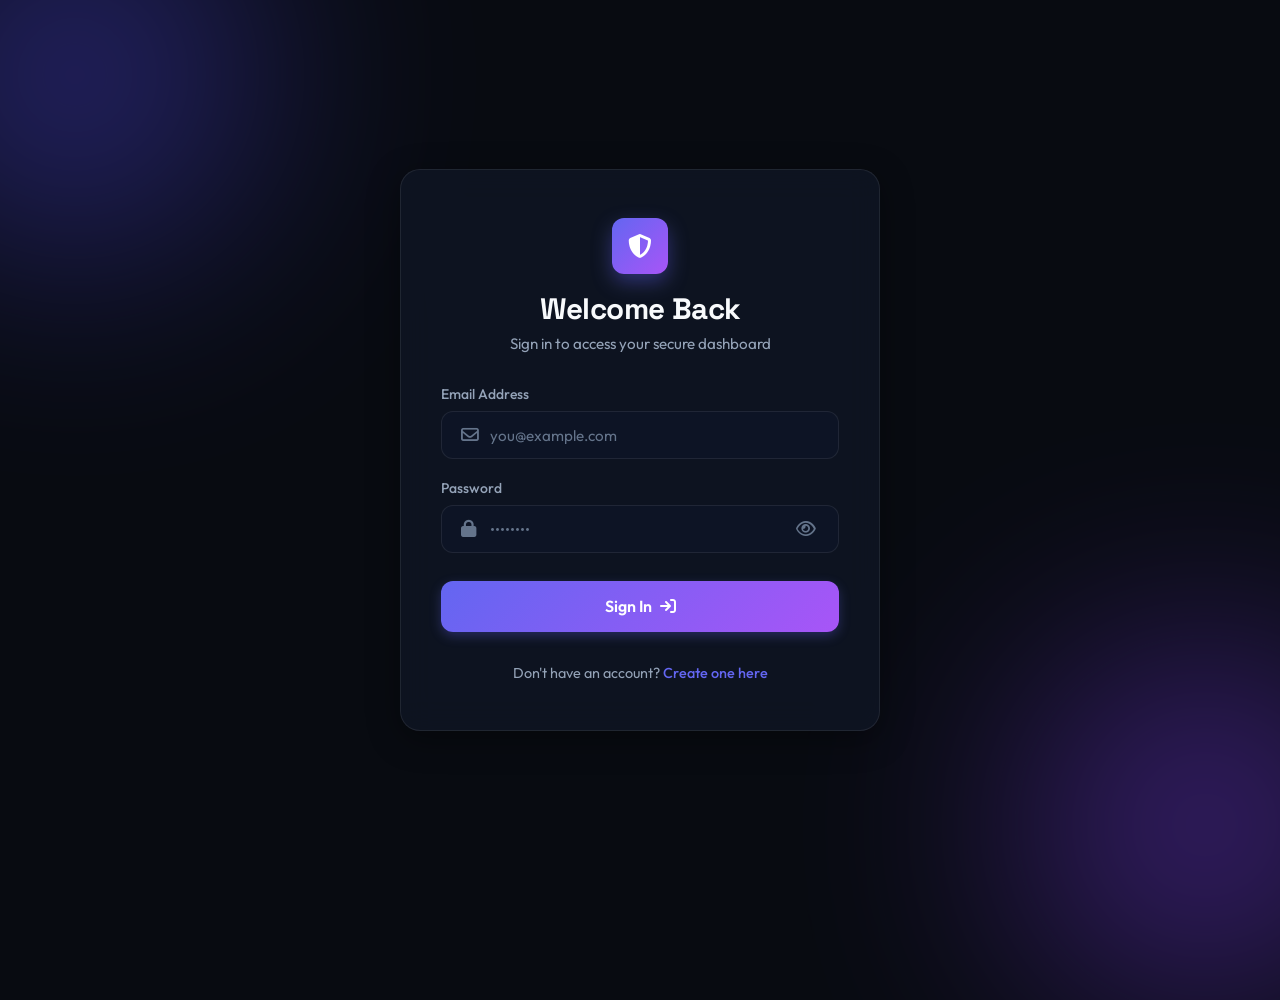
==== LoginAuthSystem/index.html @ cc70af39 "Add Task 4: FlowAuth Login Authentication System" ====
<!DOCTYPE html>
<html lang="en">
<head>
    <meta charset="UTF-8">
    <meta name="viewport" content="width=device-width, initial-scale=1.0">
    <meta name="description" content="Secure and responsive Login Authentication System with Local Storage user management.">
    <title>Sign In | FlowAuth</title>
    <!-- Google Fonts: Space Grotesk & Outfit -->
    <link rel="preconnect" href="https://fonts.googleapis.com">
    <link rel="preconnect" href="https://fonts.gstatic.com" crossorigin>
    <link href="https://fonts.googleapis.com/css2?family=Outfit:wght@300;400;500;600;700&family=Space+Grotesk:wght@500;700&display=swap" rel="stylesheet">
    <!-- FontAwesome for UI icons -->
    <link rel="stylesheet" href="https://cdnjs.cloudflare.com/ajax/libs/font-awesome/6.4.0/css/all.min.css">
    <!-- Shared Styles -->
    <link rel="stylesheet" href="style.css">
    <!-- Immediate Route Guard to prevent logged-in users from seeing login page -->
    <script>
        if (localStorage.getItem('oibsip_session')) {
            window.location.href = 'dashboard.html';
        }
    </script>
</head>
<body>
    <!-- Background Glow Blobs -->
    <div class="bg-glow blob-1"></div>
    <div class="bg-glow blob-2"></div>

    <div class="auth-container">
        <!-- Logo and Brand Area -->
        <header class="auth-header">
            <div class="brand-logo">
                <i class="fa-solid fa-shield-halved"></i>
            </div>
            <h1>Welcome Back</h1>
            <p class="auth-subtitle">Sign in to access your secure dashboard</p>
        </header>

        <!-- Notification Banner -->
        <div id="notification-banner" class="notification hidden" role="alert">
            <span class="notification-message"></span>
            <button class="notification-close" id="close-notification" aria-label="Close notification">&times;</button>
        </div>

        <!-- Login Form -->
        <form id="login-form" class="auth-form" novalidate>
            <!-- Email Input Group -->
            <div class="input-group">
                <label for="login-email">Email Address</label>
                <div class="input-field-wrapper">
                    <i class="fa-regular fa-envelope input-icon"></i>
                    <input 
                        type="email" 
                        id="login-email" 
                        placeholder="you@example.com" 
                        required
                        autocomplete="email"
                    >
                </div>
                <span class="error-msg" id="email-error">Please enter a valid email address</span>
            </div>

            <!-- Password Input Group -->
            <div class="input-group">
                <div class="label-wrapper">
                    <label for="login-password">Password</label>
                </div>
                <div class="input-field-wrapper">
                    <i class="fa-solid fa-lock input-icon"></i>
                    <input 
                        type="password" 
                        id="login-password" 
                        placeholder="••••••••" 
                        required
                        autocomplete="current-password"
                    >
                    <button type="button" id="toggle-password" class="toggle-password-btn" aria-label="Toggle password visibility">
                        <i class="fa-regular fa-eye"></i>
                    </button>
                </div>
                <span class="error-msg" id="password-error">Password is required</span>
            </div>

            <!-- Submit Button -->
            <button type="submit" class="submit-btn" id="login-submit-btn">
                <span>Sign In</span>
                <i class="fa-solid fa-arrow-right-to-bracket"></i>
            </button>
        </form>

        <!-- Redirect Link -->
        <footer class="auth-footer">
            <p>Don't have an account? <a href="signup.html">Create one here</a></p>
        </footer>
    </div>

    <!-- Core Script -->
    <script src="script.js"></script>
</body>
</html>
---- LoginAuthSystem/style.css ----
/* ==========================================================================
   FlowAuth Styling & Design Tokens
   ========================================================================== */
:root {
    --bg-dark: #080b11;
    --card-bg: rgba(17, 24, 39, 0.7);
    --card-border: rgba(255, 255, 255, 0.08);
    
    --text-primary: #f8fafc;
    --text-secondary: #94a3b8;
    --text-muted: #64748b;
    
    /* Branding Gradients */
    --primary-grad: linear-gradient(135deg, #6366f1 0%, #a855f7 100%);
    --primary: #6366f1;
    --primary-hover: #4f46e5;
    --primary-glow: rgba(99, 102, 241, 0.25);
    
    /* Action States */
    --success: #10b981;
    --success-glow: rgba(16, 185, 129, 0.15);
    --danger: #ef4444;
    --danger-glow: rgba(239, 68, 68, 0.15);
    --warning: #f59e0b;
    
    /* Borders & Rounding */
    --radius-lg: 20px;
    --radius-md: 12px;
    --radius-sm: 8px;
    
    /* Shadows */
    --shadow-main: 0 8px 32px 0 rgba(0, 0, 0, 0.37);
    --shadow-input: 0 4px 6px -1px rgba(0, 0, 0, 0.1);
    
    /* Animation Speeds */
    --trans-fast: 0.15s ease;
    --trans-normal: 0.25s cubic-bezier(0.4, 0, 0.2, 1);
}

/* ==========================================================================
   Reset & Base Layout
   ========================================================================== */
* {
    margin: 0;
    padding: 0;
    box-sizing: border-box;
}

body {
    font-family: 'Outfit', -apple-system, BlinkMacSystemFont, "Segoe UI", sans-serif;
    background-color: var(--bg-dark);
    color: var(--text-primary);
    min-height: 100vh;
    display: flex;
    justify-content: center;
    align-items: center;
    overflow-x: hidden;
    padding: 2rem 1rem;
    position: relative;
}

/* Background Ambient Glow Blobs */
.bg-glow {
    position: absolute;
    border-radius: 50%;
    filter: blur(120px);
    z-index: -1;
    opacity: 0.45;
}

.blob-1 {
    width: 350px;
    height: 350px;
    background: #4f46e5;
    top: -100px;
    left: -100px;
}

.blob-2 {
    width: 350px;
    height: 350px;
    background: #7c3aed;
    bottom: -100px;
    right: -100px;
}

/* ==========================================================================
   Authentication Cards (Login & Signup)
   ========================================================================== */
.auth-container {
    width: 100%;
    max-width: 480px;
    background: var(--card-bg);
    border: 1px solid var(--card-border);
    backdrop-filter: blur(16px);
    -webkit-backdrop-filter: blur(16px);
    border-radius: var(--radius-lg);
    box-shadow: var(--shadow-main);
    padding: 3rem 2.5rem;
    animation: authFadeIn 0.5s cubic-bezier(0.4, 0, 0.2, 1);
}

@keyframes authFadeIn {
    from {
        opacity: 0;
        transform: translateY(20px);
    }
    to {
        opacity: 1;
        transform: translateY(0);
    }
}

.auth-header {
    text-align: center;
    margin-bottom: 2rem;
}

.brand-logo {
    width: 56px;
    height: 56px;
    background: var(--primary-grad);
    border-radius: var(--radius-md);
    display: inline-flex;
    align-items: center;
    justify-content: center;
    font-size: 1.5rem;
    color: white;
    margin-bottom: 1rem;
    box-shadow: 0 8px 20px rgba(99, 102, 241, 0.4);
}

.auth-header h1 {
    font-family: 'Space Grotesk', sans-serif;
    font-size: 1.85rem;
    font-weight: 700;
    letter-spacing: -0.02em;
    margin-bottom: 0.35rem;
}

.auth-subtitle {
    color: var(--text-secondary);
    font-size: 0.95rem;
}

/* Forms */
.auth-form {
    display: flex;
    flex-direction: column;
    gap: 1.25rem;
}

.input-group {
    display: flex;
    flex-direction: column;
    gap: 0.5rem;
}

.label-wrapper {
    display: flex;
    justify-content: space-between;
    align-items: center;
}

.input-group label {
    font-size: 0.875rem;
    font-weight: 500;
    color: var(--text-secondary);
}

.input-field-wrapper {
    position: relative;
    display: flex;
    align-items: center;
}

.input-icon {
    position: absolute;
    left: 1.25rem;
    color: var(--text-muted);
    font-size: 1.1rem;
    transition: color var(--trans-fast);
}

.input-field-wrapper input {
    width: 100%;
    background-color: rgba(15, 23, 42, 0.6);
    border: 1.5px solid var(--card-border);
    border-radius: var(--radius-md);
    padding: 0.85rem 1rem 0.85rem 3rem;
    color: white;
    font-family: inherit;
    font-size: 0.95rem;
    transition: all var(--trans-fast);
}

.input-field-wrapper input:focus {
    outline: none;
    border-color: var(--primary);
    box-shadow: 0 0 0 4px var(--primary-glow);
    background-color: rgba(15, 23, 42, 0.8);
}

.input-field-wrapper input:focus ~ .input-icon {
    color: var(--primary);
}

.input-field-wrapper input::placeholder {
    color: var(--text-muted);
}

/* Password visibility toggle button */
.toggle-password-btn {
    position: absolute;
    right: 1.25rem;
    background: transparent;
    border: none;
    color: var(--text-muted);
    cursor: pointer;
    font-size: 1.1rem;
    padding: 0.2rem;
    display: flex;
    align-items: center;
    justify-content: center;
    transition: color var(--trans-fast);
}

.toggle-password-btn:hover {
    color: var(--text-primary);
}

/* Errors */
.error-msg {
    font-size: 0.8rem;
    color: var(--danger);
    display: none;
    animation: errorSlideIn 0.2s ease-out;
}

@keyframes errorSlideIn {
    from {
        opacity: 0;
        transform: translateY(-4px);
    }
    to {
        opacity: 1;
        transform: translateY(0);
    }
}

.input-group.invalid input {
    border-color: var(--danger);
}

.input-group.invalid input:focus {
    box-shadow: 0 0 0 4px var(--danger-glow);
}

.input-group.invalid .error-msg {
    display: block;
}

/* Shake Animation for Invalid inputs */
.shake {
    animation: inputShake 0.4s ease;
}

@keyframes inputShake {
    0%, 100% { transform: translateX(0); }
    20%, 60% { transform: translateX(-6px); }
    40%, 80% { transform: translateX(6px); }
}

/* Password Strength Indicator */
.password-strength-container {
    margin-top: 0.25rem;
    display: flex;
    flex-direction: column;
    gap: 0.35rem;
}

.strength-bar-wrapper {
    height: 4px;
    background-color: var(--card-border);
    border-radius: 2px;
    overflow: hidden;
}

.strength-bar {
    height: 100%;
    width: 0%;
    background-color: var(--danger);
    transition: width 0.3s ease, background-color 0.3s ease;
}

.strength-label {
    font-size: 0.75rem;
    color: var(--text-muted);
    font-weight: 500;
    transition: color var(--trans-fast);
}

/* Submit Buttons */
.submit-btn {
    background: var(--primary-grad);
    color: white;
    border: none;
    border-radius: var(--radius-md);
    padding: 0.95rem;
    font-family: inherit;
    font-size: 1rem;
    font-weight: 600;
    cursor: pointer;
    display: flex;
    align-items: center;
    justify-content: center;
    gap: 0.5rem;
    margin-top: 0.5rem;
    transition: all var(--trans-fast);
    box-shadow: 0 4px 12px rgba(99, 102, 241, 0.3);
}

.submit-btn:hover {
    transform: translateY(-1px);
    box-shadow: 0 6px 16px rgba(99, 102, 241, 0.45);
}

.submit-btn:active {
    transform: translateY(1px);
}

/* Notification Banners */
.notification {
    display: flex;
    justify-content: space-between;
    align-items: center;
    padding: 0.85rem 1.25rem;
    border-radius: var(--radius-md);
    font-size: 0.875rem;
    margin-bottom: 1.5rem;
    animation: notificationFade 0.3s cubic-bezier(0.4, 0, 0.2, 1);
    border: 1px solid transparent;
}

@keyframes notificationFade {
    from {
        opacity: 0;
        transform: scale(0.95);
    }
    to {
        opacity: 1;
        transform: scale(1);
    }
}

.notification.hidden {
    display: none;
}

.notification.success {
    background-color: var(--success-glow);
    color: var(--success);
    border-color: rgba(16, 185, 129, 0.2);
}

.notification.error {
    background-color: var(--danger-glow);
    color: var(--danger);
    border-color: rgba(239, 68, 68, 0.2);
}

.notification.info {
    background-color: rgba(99, 102, 241, 0.15);
    color: var(--primary);
    border-color: rgba(99, 102, 241, 0.2);
}

.notification-close {
    background: transparent;
    border: none;
    color: inherit;
    font-size: 1.25rem;
    cursor: pointer;
    display: flex;
    align-items: center;
    justify-content: center;
    padding: 0.1rem;
    opacity: 0.7;
    transition: opacity var(--trans-fast);
}

.notification-close:hover {
    opacity: 1;
}

/* Footer links */
.auth-footer {
    margin-top: 2rem;
    text-align: center;
    font-size: 0.9rem;
    color: var(--text-secondary);
}

.auth-footer a {
    color: var(--primary);
    text-decoration: none;
    font-weight: 500;
    transition: color var(--trans-fast);
}

.auth-footer a:hover {
    color: #818cf8;
    text-decoration: underline;
}

/* ==========================================================================
   Dashboard Panel Pages
   ========================================================================== */
.dashboard-container {
    width: 100%;
    max-width: 1000px;
    background: var(--card-bg);
    border: 1px solid var(--card-border);
    backdrop-filter: blur(16px);
    -webkit-backdrop-filter: blur(16px);
    border-radius: var(--radius-lg);
    box-shadow: var(--shadow-main);
    padding: 2rem 2.5rem;
    animation: authFadeIn 0.6s cubic-bezier(0.4, 0, 0.2, 1);
}

/* Navigation Header */
.dashboard-nav {
    display: flex;
    justify-content: space-between;
    align-items: center;
    padding-bottom: 1.5rem;
    border-bottom: 1px solid var(--card-border);
    margin-bottom: 2rem;
}

.nav-logo {
    display: flex;
    align-items: center;
    gap: 0.75rem;
    font-family: 'Space Grotesk', sans-serif;
    font-size: 1.35rem;
    font-weight: 700;
    color: white;
}

.nav-logo i {
    background: var(--primary-grad);
    -webkit-background-clip: text;
    -webkit-text-fill-color: transparent;
}

.nav-actions {
    display: flex;
    align-items: center;
    gap: 1.5rem;
}

.user-badge {
    display: flex;
    align-items: center;
    gap: 0.75rem;
    background-color: rgba(15, 23, 42, 0.4);
    border: 1px solid var(--card-border);
    padding: 0.4rem 1rem 0.4rem 0.4rem;
    border-radius: 9999px;
}

.user-avatar {
    width: 32px;
    height: 32px;
    background: var(--primary-grad);
    color: white;
    font-weight: 700;
    border-radius: 50%;
    display: flex;
    align-items: center;
    justify-content: center;
    font-size: 0.85rem;
}

.user-badge-name {
    font-size: 0.875rem;
    font-weight: 500;
    color: var(--text-primary);
}

.logout-btn {
    background: transparent;
    border: 1px solid var(--card-border);
    color: var(--text-secondary);
    border-radius: var(--radius-md);
    padding: 0.6rem 1.1rem;
    cursor: pointer;
    font-family: inherit;
    font-size: 0.875rem;
    font-weight: 500;
    display: flex;
    align-items: center;
    gap: 0.5rem;
    transition: all var(--trans-fast);
}

.logout-btn:hover {
    color: var(--danger);
    background-color: var(--danger-glow);
    border-color: rgba(239, 68, 68, 0.3);
}

/* Welcome Area */
.welcome-banner {
    display: flex;
    justify-content: space-between;
    align-items: center;
    flex-wrap: wrap;
    gap: 1.5rem;
    margin-bottom: 2rem;
}

.welcome-text h1 {
    font-family: 'Space Grotesk', sans-serif;
    font-size: 2.15rem;
    font-weight: 700;
    margin-bottom: 0.25rem;
    background: linear-gradient(to right, white 30%, var(--text-secondary) 100%);
    -webkit-background-clip: text;
    -webkit-text-fill-color: transparent;
}

.welcome-text p {
    color: var(--text-secondary);
    font-size: 1rem;
}

.status-indicator {
    display: flex;
    align-items: center;
    gap: 0.5rem;
    background-color: var(--success-glow);
    color: var(--success);
    border: 1px solid rgba(16, 185, 129, 0.2);
    padding: 0.4rem 1rem;
    border-radius: 9999px;
    font-size: 0.8rem;
    font-weight: 600;
}

.status-dot {
    width: 8px;
    height: 8px;
    background-color: var(--success);
    border-radius: 50%;
    animation: statusPulse 1.5s infinite alternate;
}

@keyframes statusPulse {
    from { transform: scale(0.9); opacity: 0.6; }
    to { transform: scale(1.2); opacity: 1; }
}

/* Dashboard Grid */
.dashboard-grid {
    display: grid;
    grid-template-columns: repeat(auto-fit, minmax(300px, 1fr));
    gap: 1.5rem;
}

.dashboard-card {
    background-color: rgba(15, 23, 42, 0.3);
    border: 1px solid var(--card-border);
    border-radius: var(--radius-md);
    padding: 1.75rem;
    display: flex;
    flex-direction: column;
    gap: 1.25rem;
    transition: transform var(--trans-normal), border-color var(--trans-normal);
}

.dashboard-card:hover {
    transform: translateY(-2px);
    border-color: rgba(255, 255, 255, 0.15);
}

.card-header {
    display: flex;
    align-items: center;
    gap: 0.75rem;
    border-bottom: 1px solid var(--card-border);
    padding-bottom: 0.75rem;
}

.card-icon {
    font-size: 1.25rem;
    color: var(--primary);
}

.card-header h3 {
    font-size: 1.1rem;
    font-weight: 600;
    color: var(--text-primary);
}

/* Profile Details details */
.profile-details {
    display: flex;
    flex-direction: column;
    gap: 1rem;
}

.detail-row {
    display: flex;
    justify-content: space-between;
    align-items: center;
}

.detail-label {
    font-size: 0.875rem;
    color: var(--text-secondary);
}

.detail-value {
    font-size: 0.95rem;
    font-weight: 500;
    color: white;
}

/* Stats Card details */
.stats-grid {
    display: grid;
    grid-template-columns: repeat(3, 1fr);
    gap: 1rem;
    height: 100%;
    align-items: center;
}

.stat-item {
    display: flex;
    flex-direction: column;
    align-items: center;
    text-align: center;
    gap: 0.25rem;
}

.stat-number {
    font-family: 'Space Grotesk', sans-serif;
    font-size: 1.35rem;
    font-weight: 700;
    color: var(--primary);
    background: var(--primary-grad);
    -webkit-background-clip: text;
    -webkit-text-fill-color: transparent;
}

.stat-label {
    font-size: 0.75rem;
    color: var(--text-secondary);
}

/* Activity Logs Card details */
.activity-list {
    list-style: none;
    display: flex;
    flex-direction: column;
    gap: 1rem;
}

.activity-item {
    display: flex;
    gap: 0.75rem;
    align-items: flex-start;
}

.activity-item i {
    font-size: 0.9rem;
    margin-top: 0.2rem;
}

.success-icon {
    color: var(--success);
}

.info-icon {
    color: var(--primary);
}

.activity-details {
    display: flex;
    flex-direction: column;
    gap: 0.15rem;
}

.activity-desc {
    font-size: 0.875rem;
    color: var(--text-primary);
}

.activity-time {
    font-size: 0.75rem;
    color: var(--text-muted);
}

/* ==========================================================================
   Responsive Adaptations
   ========================================================================== */
@media (max-width: 768px) {
    body {
        padding: 1rem 0.5rem;
    }
    
    .auth-container {
        padding: 2.25rem 1.5rem;
    }
    
    .dashboard-container {
        padding: 1.5rem 1.25rem;
    }
    
    .dashboard-nav {
        flex-direction: column;
        gap: 1rem;
        align-items: stretch;
    }
    
    .nav-actions {
        justify-content: space-between;
    }
    
    .welcome-banner {
        flex-direction: column;
        align-items: flex-start;
        gap: 1rem;
    }
}
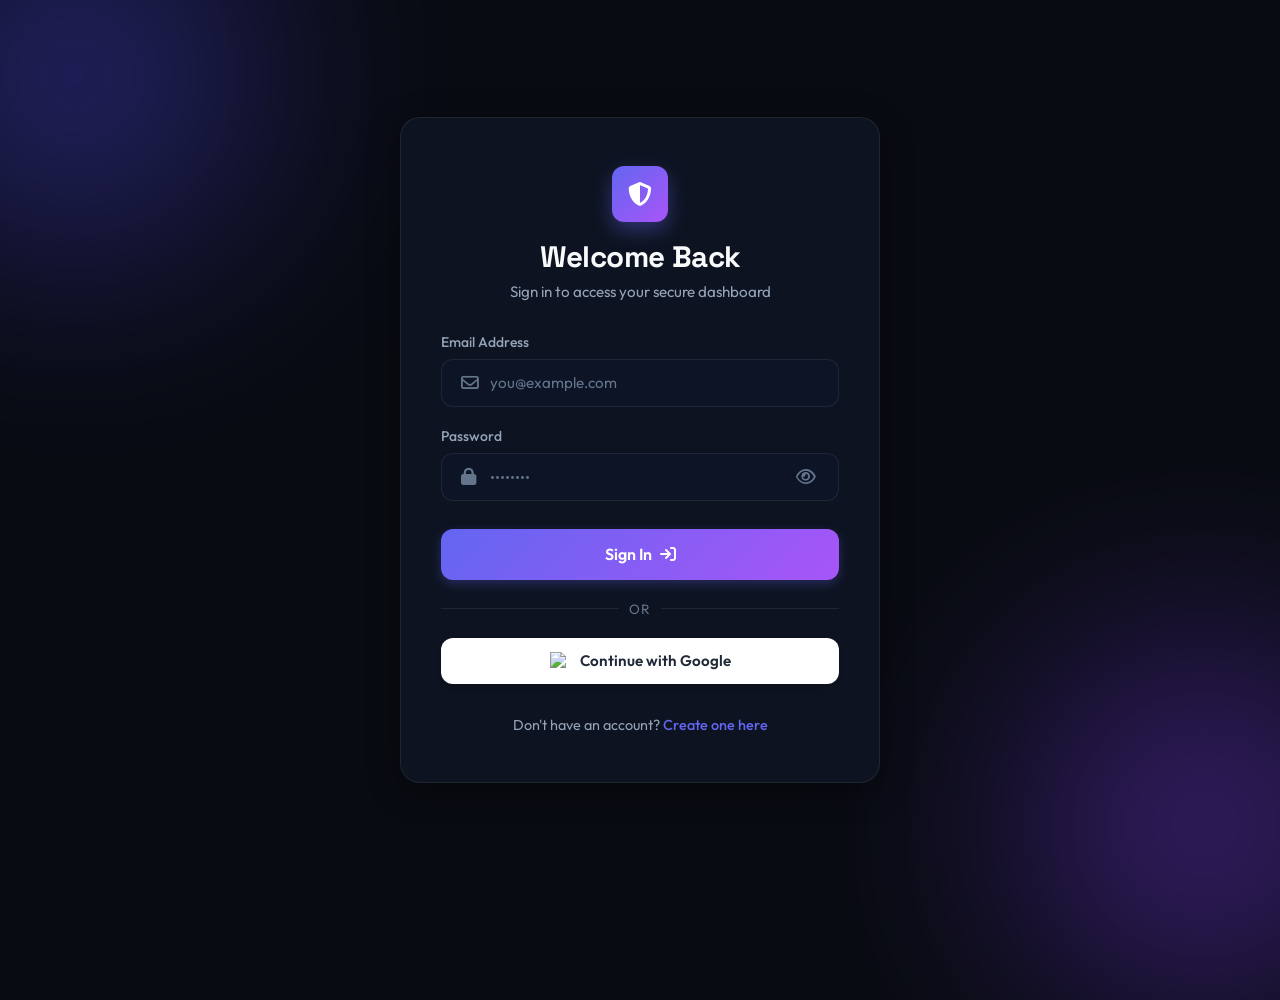
==== commit 6df90fda: "Add Google authentication support and mock sandbox flow" ====
--- a/LoginAuthSystem/index.html
+++ b/LoginAuthSystem/index.html
@@ -13,6 +13,8 @@
     <link rel="stylesheet" href="https://cdnjs.cloudflare.com/ajax/libs/font-awesome/6.4.0/css/all.min.css">
     <!-- Shared Styles -->
     <link rel="stylesheet" href="style.css">
+    <!-- Google Identity Services client script -->
+    <script src="https://accounts.google.com/gsi/client" async defer></script>
     <!-- Immediate Route Guard to prevent logged-in users from seeing login page -->
     <script>
         if (localStorage.getItem('oibsip_session')) {
@@ -87,12 +89,62 @@
             </button>
         </form>
 
+        <!-- Social Divider -->
+        <div class="auth-divider">
+            <span>or</span>
+        </div>
+
+        <!-- Google OAuth Button -->
+        <div class="google-auth-wrapper">
+            <div id="google-signin-btn"></div>
+            <!-- Mock Google Button (renders when client ID is placeholder) -->
+            <button type="button" id="mock-google-signin-btn" class="google-btn">
+                <img src="https://upload.wikimedia.org/wikipedia/commons/c/c1/Google_%22G%22_logo.svg" alt="Google Logo" class="google-logo">
+                <span>Continue with Google</span>
+            </button>
+        </div>
+
         <!-- Redirect Link -->
         <footer class="auth-footer">
             <p>Don't have an account? <a href="signup.html">Create one here</a></p>
         </footer>
     </div>
 
+    <!-- Mock Google Account Selector Modal -->
+    <div id="mock-google-modal" class="modal-overlay hidden">
+        <div class="google-modal-card">
+            <header class="google-modal-header">
+                <img src="https://upload.wikimedia.org/wikipedia/commons/c/c1/Google_%22G%22_logo.svg" alt="Google Logo" class="modal-google-logo">
+                <h2>Sign in with Google</h2>
+                <p>to continue to <strong>FlowAuth</strong></p>
+            </header>
+            <div class="google-accounts-list">
+                <button class="google-account-item" data-email="abhishek.singh@gmail.com" data-name="Abhishek Singh" data-pic="https://lh3.googleusercontent.com/a/default-user=s96-c">
+                    <div class="account-avatar">AS</div>
+                    <div class="account-info">
+                        <span class="account-name">Abhishek Singh</span>
+                        <span class="account-email">abhishek.singh@gmail.com</span>
+                    </div>
+                </button>
+                <button class="google-account-item" data-email="jane.doe@gmail.com" data-name="Jane Doe" data-pic="https://lh3.googleusercontent.com/a/default-user=s96-c">
+                    <div class="account-avatar jane">JD</div>
+                    <div class="account-info">
+                        <span class="account-name">Jane Doe</span>
+                        <span class="account-email">jane.doe@gmail.com</span>
+                    </div>
+                </button>
+                <button class="google-account-item" data-email="guest.developer@gmail.com" data-name="Guest Developer" data-pic="https://lh3.googleusercontent.com/a/default-user=s96-c">
+                    <div class="account-avatar guest">GD</div>
+                    <div class="account-info">
+                        <span class="account-name">Guest Developer</span>
+                        <span class="account-email">guest.developer@gmail.com</span>
+                    </div>
+                </button>
+            </div>
+            <button id="cancel-google-btn" class="cancel-modal-btn">Cancel</button>
+        </div>
+    </div>
+
     <!-- Core Script -->
     <script src="script.js"></script>
 </body>
--- a/LoginAuthSystem/style.css
+++ b/LoginAuthSystem/style.css
@@ -736,3 +736,255 @@
         gap: 1rem;
     }
 }
+
+/* ==========================================================================
+   Google OAuth UI Elements
+   ========================================================================== */
+.auth-divider {
+    display: flex;
+    align-items: center;
+    text-align: center;
+    color: var(--text-muted);
+    font-size: 0.85rem;
+    text-transform: uppercase;
+    letter-spacing: 0.05em;
+    margin: 1.25rem 0;
+}
+
+.auth-divider::before,
+.auth-divider::after {
+    content: '';
+    flex: 1;
+    border-bottom: 1px solid var(--card-border);
+}
+
+.auth-divider:not(:empty)::before {
+    margin-right: .75em;
+}
+
+.auth-divider:not(:empty)::after {
+    margin-left: .75em;
+}
+
+.google-auth-wrapper {
+    position: relative;
+    width: 100%;
+}
+
+/* GSI iframe will render inside this container if configured */
+#google-signin-btn {
+    width: 100%;
+    display: flex;
+    justify-content: center;
+}
+
+.google-btn {
+    width: 100%;
+    background-color: #ffffff;
+    color: #1f2937;
+    border: none;
+    border-radius: var(--radius-md);
+    padding: 0.85rem;
+    font-family: inherit;
+    font-size: 0.95rem;
+    font-weight: 600;
+    cursor: pointer;
+    display: flex;
+    align-items: center;
+    justify-content: center;
+    gap: 0.75rem;
+    transition: all var(--trans-fast);
+    box-shadow: 0 4px 6px rgba(0, 0, 0, 0.1);
+}
+
+.google-btn:hover {
+    background-color: #f3f4f6;
+    transform: translateY(-1px);
+    box-shadow: 0 6px 12px rgba(0, 0, 0, 0.15);
+}
+
+.google-btn:active {
+    transform: translateY(1px);
+}
+
+.google-logo {
+    width: 18px;
+    height: 18px;
+}
+
+/* ==========================================================================
+   Google Account Selector Modal (Simulated)
+   ========================================================================== */
+.modal-overlay {
+    position: fixed;
+    top: 0;
+    left: 0;
+    width: 100%;
+    height: 100%;
+    background-color: rgba(8, 11, 17, 0.8);
+    backdrop-filter: blur(8px);
+    -webkit-backdrop-filter: blur(8px);
+    z-index: 9999;
+    display: flex;
+    align-items: center;
+    justify-content: center;
+    padding: 1rem;
+    transition: opacity 0.3s ease;
+}
+
+.modal-overlay.hidden {
+    display: none !important;
+}
+
+.google-modal-card {
+    background-color: #ffffff;
+    color: #1f2937;
+    width: 100%;
+    max-width: 400px;
+    border-radius: 8px;
+    box-shadow: 0 10px 25px -5px rgba(0, 0, 0, 0.3), 0 8px 10px -6px rgba(0, 0, 0, 0.3);
+    padding: 2.25rem 2rem;
+    display: flex;
+    flex-direction: column;
+    gap: 1.5rem;
+    animation: modalSlideUp 0.3s cubic-bezier(0.4, 0, 0.2, 1);
+}
+
+@keyframes modalSlideUp {
+    from {
+        opacity: 0;
+        transform: translateY(20px) scale(0.98);
+    }
+    to {
+        opacity: 1;
+        transform: translateY(0) scale(1);
+    }
+}
+
+.google-modal-header {
+    text-align: center;
+    display: flex;
+    flex-direction: column;
+    align-items: center;
+    gap: 0.5rem;
+}
+
+.modal-google-logo {
+    width: 24px;
+    height: 24px;
+    margin-bottom: 0.5rem;
+}
+
+.google-modal-header h2 {
+    font-family: inherit;
+    font-size: 1.35rem;
+    font-weight: 500;
+    color: #202124;
+}
+
+.google-modal-header p {
+    font-size: 0.9rem;
+    color: #5f6368;
+}
+
+.google-accounts-list {
+    display: flex;
+    flex-direction: column;
+    border: 1px solid #dadce0;
+    border-radius: 8px;
+    overflow: hidden;
+}
+
+.google-account-item {
+    background: transparent;
+    border: none;
+    border-bottom: 1px solid #dadce0;
+    width: 100%;
+    padding: 0.85rem 1rem;
+    display: flex;
+    align-items: center;
+    gap: 1rem;
+    cursor: pointer;
+    text-align: left;
+    transition: background-color var(--trans-fast);
+}
+
+.google-account-item:last-child {
+    border-bottom: none;
+}
+
+.google-account-item:hover {
+    background-color: #f7f8f9;
+}
+
+.account-avatar {
+    width: 36px;
+    height: 36px;
+    border-radius: 50%;
+    background-color: #1a73e8;
+    color: white;
+    font-weight: 600;
+    font-size: 0.9rem;
+    display: flex;
+    align-items: center;
+    justify-content: center;
+}
+
+.account-avatar.jane {
+    background-color: #e37400;
+}
+
+.account-avatar.guest {
+    background-color: #0f9d58;
+}
+
+.account-avatar img {
+    width: 100%;
+    height: 100%;
+    border-radius: 50%;
+    object-fit: cover;
+}
+
+.account-info {
+    display: flex;
+    flex-direction: column;
+    flex: 1;
+}
+
+.account-name {
+    font-size: 0.875rem;
+    font-weight: 600;
+    color: #3c4043;
+}
+
+.account-email {
+    font-size: 0.8rem;
+    color: #5f6368;
+}
+
+.cancel-modal-btn {
+    background: transparent;
+    border: 1px solid #dadce0;
+    color: #1a73e8;
+    border-radius: 4px;
+    padding: 0.6rem;
+    font-family: inherit;
+    font-size: 0.9rem;
+    font-weight: 500;
+    cursor: pointer;
+    transition: background-color var(--trans-fast), border-color var(--trans-fast);
+}
+
+.cancel-modal-btn:hover {
+    background-color: #f8f9fa;
+    border-color: #d2e3fc;
+}
+
+/* User profile avatar supporting images */
+.user-avatar img {
+    width: 100%;
+    height: 100%;
+    border-radius: 50%;
+    object-fit: cover;
+}
+
